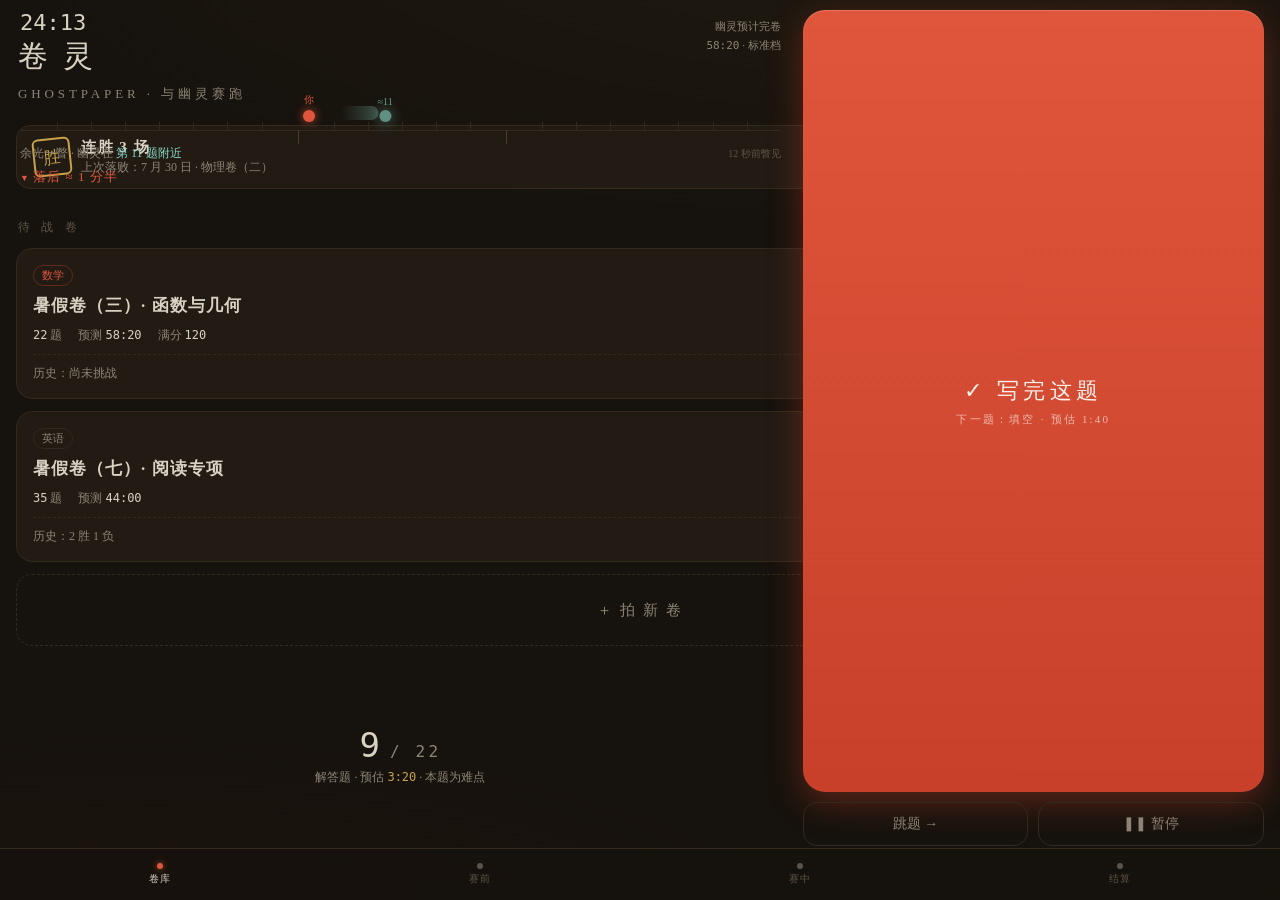
==== design/mockup.html @ 458d6d2e "v1.2 基线: app 四屏 + 幽灵引擎 + 本地桥 + 文档 + gitignore" ====
<!DOCTYPE html>
<html lang="zh">
<head>
<meta charset="utf-8">
<meta name="viewport" content="width=device-width,initial-scale=1,viewport-fit=cover">
<title>卷灵 · 设计稿</title>
<style>
:root{
  --bg:#16120d; --bg2:#1d1812; --card:#211b14; --line:#33291d;
  --ink:#d9d2c2; --dim:#8d8474; --faint:#5d5546;
  --red:#c8402a; --red-hi:#e0563c; --red-dim:rgba(200,64,42,.14);
  --ghost:#8ad8c6; --ghost-dim:rgba(138,216,198,.13);
  --gold:#c8a24a;
}
*{margin:0;padding:0;box-sizing:border-box;-webkit-tap-highlight-color:transparent}
html,body{height:100%}
body{
  background:var(--bg); color:var(--ink);
  font-family:"Songti SC","STSongti-SC-Regular",serif;
  overflow:hidden;
  background-image:
    radial-gradient(ellipse 120% 60% at 70% -10%, rgba(200,162,74,.05), transparent 60%),
    radial-gradient(ellipse 100% 50% at 10% 110%, rgba(200,64,42,.04), transparent 60%);
}
.num{font-family:ui-monospace,"SF Mono",Menlo,monospace;font-variant-numeric:tabular-nums}
.screen{position:absolute;inset:0;display:none;flex-direction:column;padding:18px 18px 74px;overflow-y:auto}
.screen.on{display:flex}
/* ---------- shared ---------- */
.tag{display:inline-block;font-size:11px;padding:2px 8px;border:1px solid var(--line);border-radius:99px;color:var(--dim)}
.tag.red{color:var(--red-hi);border-color:rgba(200,64,42,.4)}
.tag.ghost{color:var(--ghost);border-color:rgba(138,216,198,.35)}
.btn{display:flex;align-items:center;justify-content:center;border-radius:16px;border:none;font-family:inherit;cursor:pointer}
.btn-primary{background:linear-gradient(180deg,var(--red-hi),var(--red));color:#fff3ec;font-size:20px;letter-spacing:.2em;
  box-shadow:0 6px 24px rgba(200,64,42,.35), inset 0 1px 0 rgba(255,255,255,.15)}
.btn-ghost{background:transparent;border:1px solid var(--line);color:var(--dim);font-size:14px}
.seal{display:inline-flex;align-items:center;justify-content:center;border:2.5px solid var(--red);color:var(--red);
  border-radius:8px;font-size:34px;font-weight:700;width:76px;height:76px;transform:rotate(-8deg);
  text-shadow:0 0 12px rgba(200,64,42,.4);box-shadow:inset 0 0 12px rgba(200,64,42,.15)}
/* ---------- library ---------- */
.greet{margin:26px 2px 4px;font-size:30px;letter-spacing:.12em}
.greet small{display:block;font-size:13px;color:var(--dim);letter-spacing:.3em;margin-top:8px}
.streak{display:flex;align-items:center;gap:10px;margin:18px 0 22px;padding:12px 16px;background:var(--card);
  border:1px solid var(--line);border-radius:14px}
.streak .seal-mini{width:38px;height:38px;border:2px solid var(--gold);color:var(--gold);border-radius:6px;
  display:flex;align-items:center;justify-content:center;font-size:17px;transform:rotate(-6deg)}
.streak b{font-size:15px;letter-spacing:.1em}.streak span{font-size:12px;color:var(--dim);display:block;margin-top:2px}
.sec{font-size:12px;color:var(--faint);letter-spacing:.35em;margin:8px 2px 12px}
.pcard{background:var(--card);border:1px solid var(--line);border-radius:16px;padding:16px;margin-bottom:12px}
.pcard .row1{display:flex;justify-content:space-between;align-items:center;margin-bottom:8px}
.pcard h3{font-size:17px;letter-spacing:.06em;margin:6px 0 10px}
.pcard .meta{display:flex;gap:16px;font-size:12px;color:var(--dim)}
.pcard .meta b{color:var(--ink);font-weight:400}
.pcard .rec{margin-top:10px;padding-top:10px;border-top:1px dashed var(--line);font-size:12px;color:var(--dim);display:flex;justify-content:space-between}
.pcard .rec .win{color:var(--red-hi)}
.pcard.new{border:1.5px dashed var(--line);background:transparent;display:flex;align-items:center;justify-content:center;
  min-height:72px;color:var(--dim);font-size:15px;letter-spacing:.15em}
/* ---------- brief ---------- */
.brief-head{margin:24px 2px 18px}
.brief-head h2{font-size:24px;letter-spacing:.1em;margin:8px 0 12px}
.stat-row{display:flex;gap:10px;margin-bottom:20px}
.stat{flex:1;background:var(--card);border:1px solid var(--line);border-radius:14px;padding:12px 8px;text-align:center}
.stat b{display:block;font-size:19px;font-weight:400}
.stat span{font-size:11px;color:var(--dim);letter-spacing:.15em}
.qmap{background:var(--card);border:1px solid var(--line);border-radius:16px;padding:16px 14px 12px;margin-bottom:18px}
.qmap .lbl{font-size:11px;color:var(--faint);letter-spacing:.25em;margin-bottom:12px;display:flex;justify-content:space-between}
.qbars{display:flex;align-items:flex-end;gap:3px;height:64px}
.qbars i{flex:1;background:linear-gradient(180deg,#4a3d2c,#3a2f21);border-radius:2px 2px 0 0;position:relative}
.qbars i.hard{background:linear-gradient(180deg,#6b4a33,#4a3323)}
.qbars i.big{flex:2.2}
.qscale{display:flex;justify-content:space-between;font-size:10px;color:var(--faint);margin-top:6px}
.levels{display:flex;gap:10px;margin-bottom:18px}
.level{flex:1;border:1px solid var(--line);border-radius:14px;padding:12px 6px;text-align:center;background:transparent;color:var(--dim);font-family:inherit;font-size:14px;cursor:pointer}
.level.sel{border-color:rgba(138,216,198,.5);color:var(--ghost);background:var(--ghost-dim)}
.level small{display:block;font-size:10px;margin-top:4px;opacity:.7}
.check{display:flex;gap:14px;font-size:12px;color:var(--dim);margin:0 4px 22px}
.check span::before{content:"✓ ";color:var(--gold)}
/* ---------- race ---------- */
.race-top{display:flex;justify-content:space-between;align-items:baseline;padding:8px 4px 0}
.race-top .elapsed{font-size:30px}
.race-top .target{font-size:11px;color:var(--dim);text-align:right;line-height:1.7}
.track-wrap{margin:16px 0 6px;padding:14px 4px 10px;position:relative}
.track{position:relative;height:54px;border-bottom:1px solid var(--line)}
.ticks{position:absolute;left:0;right:0;bottom:0;height:8px;display:flex}
.ticks i{flex:1;border-left:1px solid var(--line)}
.ticks i.sec{border-left-color:#4a3d2c;height:14px}
.ticks i:first-child{border:none}
.marker{position:absolute;bottom:8px;transform:translateX(-50%);display:flex;flex-direction:column;align-items:center;transition:left 1.2s cubic-bezier(.3,.7,.3,1)}
.marker i{width:12px;height:12px;border-radius:50%}
.marker.you i{background:var(--red-hi);box-shadow:0 0 10px rgba(224,86,60,.8)}
.marker.you em{font-style:normal;font-size:10px;color:var(--red-hi);margin-bottom:3px;letter-spacing:.1em}
.marker.ghost{filter:blur(.4px);opacity:.85}
.marker.ghost i{background:var(--ghost);box-shadow:0 0 14px rgba(138,216,198,.9);opacity:.75}
.marker.ghost::after{content:"";position:absolute;bottom:2px;right:14px;width:38px;height:14px;
  background:linear-gradient(270deg,rgba(138,216,198,.35),transparent);border-radius:99px}
.marker.ghost em{font-style:normal;font-size:10px;color:var(--ghost);margin-bottom:3px;opacity:.8}
.glimpse{display:flex;justify-content:space-between;align-items:center;margin:2px 4px 0;font-size:12px;color:var(--dim)}
.glimpse b{color:var(--ghost);font-weight:400}
.glimpse .stale{font-size:10px;color:var(--faint)}
.behind{margin:10px 4px 0;font-size:13px;color:var(--red-hi);letter-spacing:.08em}
.behind::before{content:"▼ ";font-size:9px}
.race-mid{flex:1;display:flex;flex-direction:column;align-items:center;justify-content:center}
.race-mid .qno{font-size:52px;letter-spacing:.06em}
.race-mid .qno small{font-size:16px;color:var(--dim);letter-spacing:.2em;margin-left:8px}
.race-mid .qtype{margin-top:10px;font-size:12px;color:var(--dim)}
.race-mid .qtype b{color:var(--gold);font-weight:400}
.done-btn{height:33%;min-height:170px;font-size:26px;letter-spacing:.3em;border-radius:22px;margin-bottom:12px;
  background:linear-gradient(180deg,var(--red-hi),var(--red));color:#fff3ec;border:none;font-family:inherit;
  box-shadow:0 10px 34px rgba(200,64,42,.4), inset 0 1px 0 rgba(255,255,255,.18)}
.done-btn small{display:block;font-size:11px;letter-spacing:.2em;opacity:.65;margin-top:6px}
.race-sub{display:flex;gap:10px}
.race-sub .btn-ghost{flex:1;padding:12px 0;border-radius:14px}
/* ---------- result ---------- */
.res-head{display:flex;align-items:center;gap:20px;margin:30px 4px 24px}
.res-head h2{font-size:26px;letter-spacing:.12em}
.res-head p{font-size:13px;color:var(--dim);margin-top:8px}
.vs{display:flex;gap:10px;margin-bottom:20px}
.vs .col{flex:1;background:var(--card);border:1px solid var(--line);border-radius:16px;padding:14px;text-align:center}
.vs .col.me{border-color:rgba(200,64,42,.45)}
.vs .col.gh{border-color:rgba(138,216,198,.3)}
.vs .col span{font-size:11px;color:var(--dim);letter-spacing:.2em}
.vs .col b{display:block;font-size:24px;font-weight:400;margin-top:6px}
.vs .col .diff{font-size:11px;margin-top:4px}
.vs .col.me .diff{color:var(--red-hi)}
.qreview{background:var(--card);border:1px solid var(--line);border-radius:16px;padding:14px;margin-bottom:14px}
.qreview .lbl{font-size:11px;color:var(--faint);letter-spacing:.25em;margin-bottom:10px}
.qr{display:flex;align-items:center;gap:10px;padding:5px 0;font-size:12px}
.qr .n{width:26px;color:var(--dim)}
.qr .bars{flex:1;display:flex;flex-direction:column;gap:3px}
.qr .bar{height:5px;border-radius:3px;position:relative}
.qr .bar.pred{background:#3a3123}
.qr .bar.act{background:var(--red);opacity:.85}
.qr .bar.act.slow{background:var(--gold)}
.qr .t{width:88px;text-align:right;color:var(--faint);font-size:11px}
.replay{background:var(--ghost-dim);border:1px solid rgba(138,216,198,.25);border-radius:14px;padding:12px 14px;
  font-size:12px;color:var(--ghost);line-height:1.9;margin-bottom:20px}
.replay::before{content:"幽灵本场回放 · ";color:var(--faint);font-size:10px;letter-spacing:.2em;display:block;margin-bottom:4px}
.res-actions{display:flex;gap:10px}
.res-actions .btn-primary{flex:1.4;padding:15px 0;font-size:15px;letter-spacing:.15em}
.res-actions .btn-ghost{flex:1;padding:15px 0}
/* ---------- landscape race（横屏优先：用户比赛时横放手机） ---------- */
@media (orientation:landscape){
  .screen{padding:10px 16px 54px}
  #s-race{display:grid !important;grid-template-columns:1.25fr .75fr;
    grid-template-rows:auto auto auto auto 1fr auto;gap:2px 18px;align-items:stretch}
  #s-race .race-top{grid-column:1;grid-row:1;padding-top:0}
  #s-race .race-top .elapsed{font-size:22px}
  #s-race .track-wrap{grid-column:1;grid-row:2;margin:6px 0 0}
  #s-race .glimpse{grid-column:1;grid-row:3}
  #s-race .behind{grid-column:1;grid-row:4;margin-top:4px}
  #s-race .race-mid{grid-column:1;grid-row:5;justify-content:flex-end;padding-bottom:6px}
  #s-race .race-mid .qno{font-size:34px}
  #s-race .race-mid .qtype{margin-top:4px}
  #s-race .done-btn{grid-column:2;grid-row:1/6;height:auto;min-height:0;font-size:22px;letter-spacing:.2em;margin-bottom:0}
  #s-race .race-sub{grid-column:2;grid-row:6;margin-top:8px}
  #mocknav{height:44px}
}
/* ---------- mockup nav ---------- */
#mocknav{position:fixed;left:0;right:0;bottom:0;height:52px;display:flex;background:rgba(22,18,13,.92);
  border-top:1px solid var(--line);backdrop-filter:blur(8px);z-index:9}
#mocknav a{flex:1;display:flex;flex-direction:column;align-items:center;justify-content:center;gap:3px;
  text-decoration:none;color:var(--faint);font-size:10px;letter-spacing:.1em}
#mocknav a i{width:6px;height:6px;border-radius:50%;background:var(--faint)}
#mocknav a.on{color:var(--ink)}#mocknav a.on i{background:var(--red-hi);box-shadow:0 0 6px rgba(224,86,60,.8)}
</style>
</head>
<body>

<!-- ============ 卷库 ============ -->
<section class="screen" id="s-library">
  <div class="greet">卷 灵<small>GHOSTPAPER · 与幽灵赛跑</small></div>
  <div class="streak">
    <div class="seal-mini">胜</div>
    <div><b>连胜 3 场</b><span>上次落败：7 月 30 日 · 物理卷（二）</span></div>
  </div>
  <div class="sec">待 战 卷</div>
  <div class="pcard">
    <div class="row1"><span class="tag red">数学</span><span class="tag ghost">幽灵 · 标准档</span></div>
    <h3>暑假卷（三）· 函数与几何</h3>
    <div class="meta"><span><b class="num">22</b> 题</span><span>预测 <b class="num">58:20</b></span><span>满分 <b class="num">120</b></span></div>
    <div class="rec"><span>历史：尚未挑战</span><span class="win">今日可战 →</span></div>
  </div>
  <div class="pcard">
    <div class="row1"><span class="tag">英语</span><span class="tag ghost">幽灵 · 挑战档</span></div>
    <h3>暑假卷（七）· 阅读专项</h3>
    <div class="meta"><span><b class="num">35</b> 题</span><span>预测 <b class="num">44:00</b></span></div>
    <div class="rec"><span>历史：2 胜 1 负</span><span class="win">最佳：领先 3:12</span></div>
  </div>
  <div class="pcard new">＋ 拍 新 卷</div>
</section>

<!-- ============ 赛前 ============ -->
<section class="screen" id="s-brief">
  <div class="brief-head">
    <span class="tag red">数学 · 暑假作业</span>
    <h2>暑假卷（三）· 函数与几何</h2>
  </div>
  <div class="stat-row">
    <div class="stat"><b class="num">22</b><span>题目</span></div>
    <div class="stat"><b class="num">58:20</b><span>幽灵预测完卷</span></div>
    <div class="stat"><b class="num">2:39</b><span>题均</span></div>
  </div>
  <div class="qmap">
    <div class="lbl"><span>逐题预估 · 等高条</span><span>深色=难题</span></div>
    <div class="qbars">
      <i style="height:28%"></i><i style="height:30%"></i><i style="height:26%"></i><i style="height:34%"></i>
      <i style="height:38%"></i><i style="height:32%"></i><i style="height:44%"></i><i style="height:36%"></i>
      <i class="big" style="height:52%"></i><i class="big hard" style="height:78%"></i>
      <i style="height:30%"></i><i style="height:28%"></i><i style="height:40%"></i><i style="height:34%"></i>
      <i class="big" style="height:58%"></i><i class="big hard" style="height:88%"></i>
      <i style="height:26%"></i><i style="height:32%"></i><i style="height:30%"></i>
      <i class="big" style="height:55%"></i><i class="big hard" style="height:82%"></i><i class="big" style="height:64%"></i>
    </div>
    <div class="qscale"><span>选择 ×8</span><span>填空 ×6</span><span>解答 ×8（3 道难题）</span></div>
  </div>
  <div class="sec">幽 灵 档 位</div>
  <div class="levels">
    <button class="level">轻松<small>×0.85 · 找信心</small></button>
    <button class="level sel">标准<small>×1.0 · 势均力敌</small></button>
    <button class="level">挑战<small>×1.15 · 燃烧</small></button>
  </div>
  <div class="check"><span>屏幕常亮</span><span>翻页音效</span><span>余光模式</span></div>
  <button class="btn btn-primary" style="padding:18px 0;margin-top:auto">开 卷</button>
</section>

<!-- ============ 赛中 ============ -->
<section class="screen" id="s-race">
  <div class="race-top">
    <div class="elapsed num">24:13</div>
    <div class="target">幽灵预计完卷<br><span class="num">58:20</span> · 标准档</div>
  </div>
  <div class="track-wrap">
    <div class="track">
      <div class="ticks">
        <i class="sec"></i><i></i><i></i><i></i><i></i><i></i><i></i><i></i><i class="sec"></i><i></i>
        <i></i><i></i><i></i><i></i><i class="sec"></i><i></i><i></i><i></i><i></i><i></i><i></i><i></i>
      </div>
      <div class="marker you" style="left:38%"><em>你</em><i></i></div>
      <div class="marker ghost" style="left:48%"><em>≈11</em><i></i></div>
    </div>
  </div>
  <div class="glimpse">
    <span>余光一瞥 · 幽灵在 <b>第 11 题附近</b></span>
    <span class="stale">12 秒前瞥见</span>
  </div>
  <div class="behind">落后 ≈ 1 分半</div>
  <div class="race-mid">
    <div class="qno num">9<small>/ 22</small></div>
    <div class="qtype">解答题 · 预估 <b class="num">3:20</b> · 本题为难点</div>
  </div>
  <button class="done-btn">✓ 写完这题<small>下一题：填空 · 预估 1:40</small></button>
  <div class="race-sub">
    <button class="btn btn-ghost">跳题 →</button>
    <button class="btn btn-ghost">❚❚ 暂停</button>
  </div>
</section>

<!-- ============ 结算 ============ -->
<section class="screen" id="s-result">
  <div class="res-head">
    <div class="seal">胜</div>
    <div><h2>赢 2 分 14 秒</h2><p>数学暑假卷（三）· 幽灵标准档<br>连胜第 4 场</p></div>
  </div>
  <div class="vs">
    <div class="col me"><span>你</span><b class="num">56:06</b><div class="diff">比预测快 2:14</div></div>
    <div class="col gh"><span>幽灵</span><b class="num">58:20</b><div class="diff" style="color:var(--ghost)">第 12 题曾卡壳 4 分钟</div></div>
  </div>
  <div class="qreview">
    <div class="lbl">逐题对照 · 灰=预测 红=实际 金=超时</div>
    <div class="qr"><span class="n num">1</span><div class="bars"><div class="bar pred" style="width:30%"></div><div class="bar act" style="width:26%"></div></div><span class="t num">1:15 / 1:02</span></div>
    <div class="qr"><span class="n num">2</span><div class="bars"><div class="bar pred" style="width:32%"></div><div class="bar act" style="width:41%"></div></div><span class="t num">1:20 / 1:45</span></div>
    <div class="qr"><span class="n num">9</span><div class="bars"><div class="bar pred" style="width:55%"></div><div class="bar act" style="width:48%"></div></div><span class="t num">3:20 / 2:54</span></div>
    <div class="qr"><span class="n num">12</span><div class="bars"><div class="bar pred" style="width:80%"></div><div class="bar act slow" style="width:97%"></div></div><span class="t num">5:00 / 6:12</span></div>
    <div class="qr"><span class="n num">22</span><div class="bars"><div class="bar pred" style="width:64%"></div><div class="bar act" style="width:55%"></div></div><span class="t num">4:10 / 3:32</span></div>
    <div style="text-align:right;font-size:10px;color:var(--faint);margin-top:6px">… 共 22 题，展开全部 →</div>
  </div>
  <div class="replay">第 12 题卡壳 4:03，你在此时完成反超；第 17 题幽灵回改检查 1:20。你的解答题整体比预测快 11%。</div>
  <div class="res-actions">
    <button class="btn btn-primary">录入正确率</button>
    <button class="btn btn-ghost">详细分析</button>
    <button class="btn btn-ghost">再来一卷</button>
  </div>
</section>

<nav id="mocknav">
  <a href="#/library" data-s="s-library"><i></i>卷库</a>
  <a href="#/brief" data-s="s-brief"><i></i>赛前</a>
  <a href="#/race" data-s="s-race"><i></i>赛中</a>
  <a href="#/result" data-s="s-result"><i></i>结算</a>
</nav>

<script>
function route(){
  const h=(location.hash||'#/library').replace('#/','');
  document.querySelectorAll('.screen').forEach(s=>s.classList.toggle('on', s.id==='s-'+h));
  document.querySelectorAll('#mocknav a').forEach(a=>a.classList.toggle('on', a.dataset.s==='s-'+h));
}
addEventListener('hashchange',route); route();
</script>
</body>
</html>
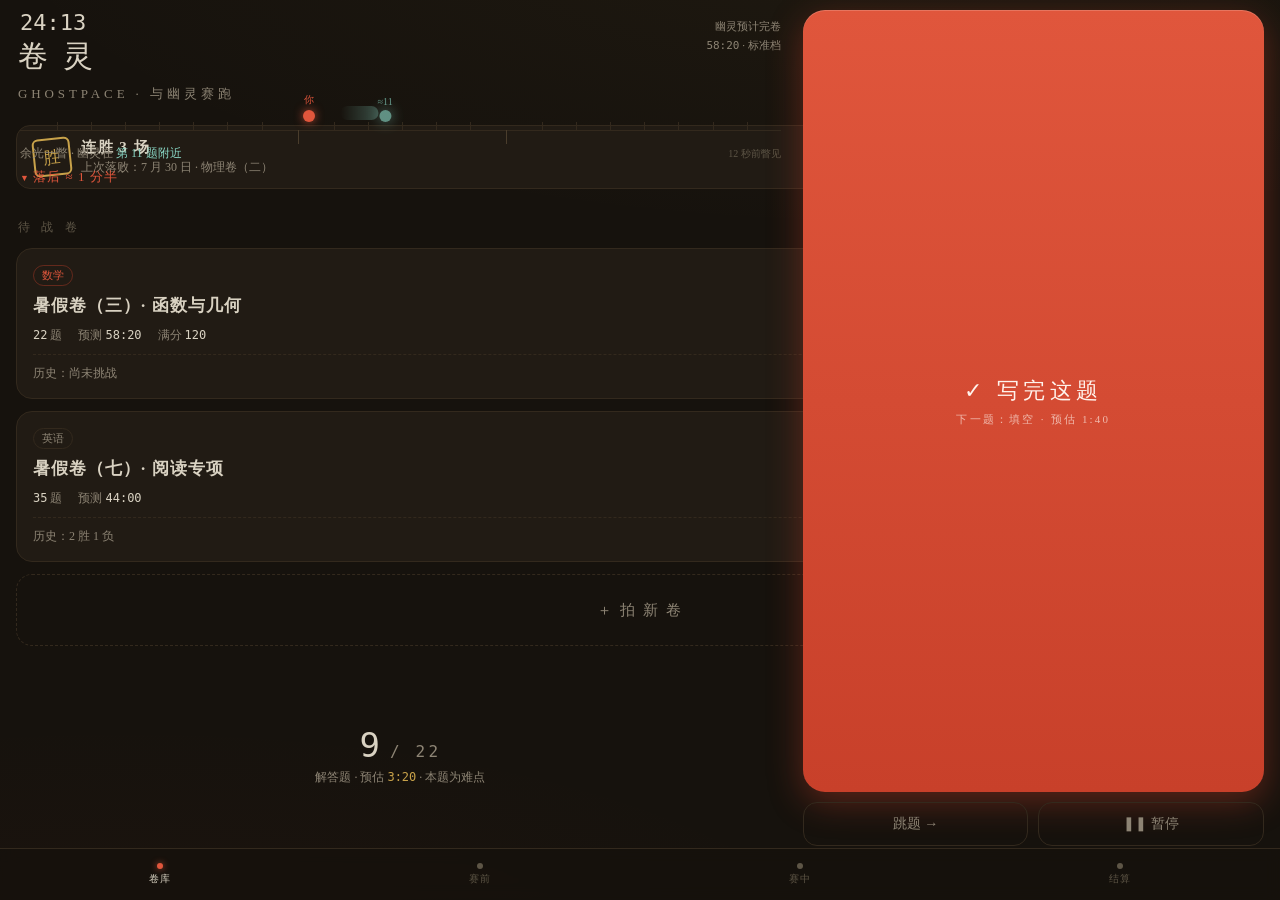
==== commit 71bceec7: "feat: 已赛卡片默认进该卷结算(桥加/session?paper端点)+胜负担章+完赛下沉; fix: 完成日期取session id(切片偏移修正); 图例语义同步; GHOSTPAPER→GH" ====
--- a/design/mockup.html
+++ b/design/mockup.html
@@ -167,7 +167,7 @@
 
 <!-- ============ 卷库 ============ -->
 <section class="screen" id="s-library">
-  <div class="greet">卷 灵<small>GHOSTPAPER · 与幽灵赛跑</small></div>
+  <div class="greet">卷 灵<small>GHOSTPACE · 与幽灵赛跑</small></div>
   <div class="streak">
     <div class="seal-mini">胜</div>
     <div><b>连胜 3 场</b><span>上次落败：7 月 30 日 · 物理卷（二）</span></div>
